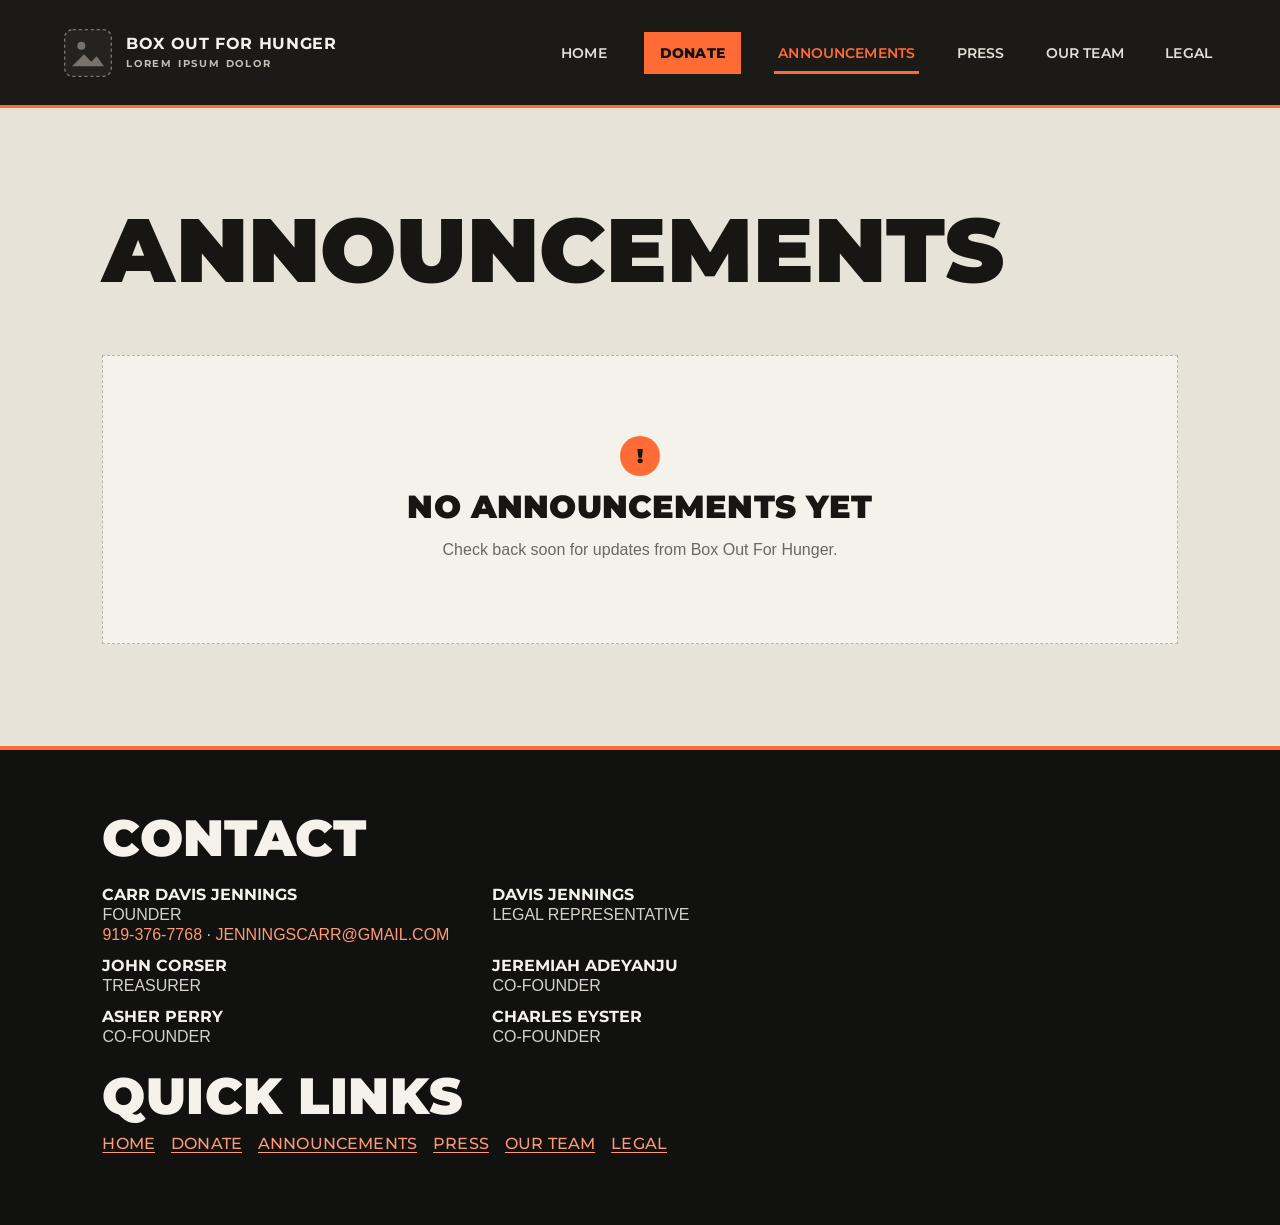
==== announcements/index.html @ 5a035ea9 "aaa" ====
<!doctype html>
<html lang="en">
<head>
  <meta charset="utf-8">
  <meta name="viewport" content="width=device-width, initial-scale=1">
  <link rel="preconnect" href="https://fonts.googleapis.com">
  <link rel="preconnect" href="https://fonts.gstatic.com" crossorigin>
  <link href="https://fonts.googleapis.com/css2?family=Montserrat:wght@500;600;700;800;900&display=swap" rel="stylesheet">
  <meta name="theme-color" content="#11110f">
  <title>Announcements | Box Out For Hunger</title>
  <style>
    :root{color-scheme:dark;--black:#11110f;--white:#f5f2eb;--orange:#ff6b35;--line:#373632;font-family:'Montserrat',Arial,sans-serif;font-weight:500;letter-spacing:.01em}
    .hero-copy h1,.section-copy h2,.partners h2,.contact h2{font-weight:900}
        *{box-sizing:border-box}body{margin:0;background:var(--black);color:var(--white);text-transform:uppercase}a{color:inherit;text-decoration:none}
    .toolbar{position:sticky;top:0;z-index:10;height:12svh;min-height:5.5rem;padding:0 clamp(1.125rem,5vw,4.5rem);display:flex;align-items:center;justify-content:space-between;border-bottom:.1875rem solid var(--orange);background:#1b1a17}
    .brand{display:flex;align-items:center;gap:.875rem;font-size:1rem;font-weight:700;letter-spacing:.04em;line-height:1.05}.brand-mark{width:3rem;height:3rem;object-fit:contain}.brand-name small{display:block;margin-top:.375rem;color:#c3bfb5;font-size:.625rem;letter-spacing:.18em}
    .nav{display:flex;align-items:center;gap:clamp(1rem,2.6vw,2.375rem)}.nav a{padding:.75rem .25rem;font-size:.875rem;font-weight:600;color:#e5e1d8;transition:color .2s}.nav a:hover,.nav a:focus-visible,.nav a[aria-current="page"]{color:var(--orange)}.nav a[aria-current="page"]{box-shadow:inset 0 -.1875rem var(--orange)}.nav .donate{padding:.75rem 1rem;background:var(--orange);color:var(--black);font-weight:800}.nav .donate:hover,.nav .donate:focus-visible,.nav .donate[aria-current="page"]{background:#ff8357;color:var(--black)}
    .menu-toggle{display:none;width:3.25rem;height:3.25rem;padding:0;align-items:center;justify-content:center;border:.125rem solid #77736a;background:transparent;color:var(--white);cursor:pointer}.menu-toggle svg{width:1.625rem;height:1.625rem}
    @media(max-aspect-ratio:1.2294/1){.toolbar{height:auto;min-height:5.75rem;padding:.75rem 1rem;background:#24221e;gap:.75rem}.brand{gap:.625rem;font-size:1rem;letter-spacing:.025em}.brand-mark{width:3rem;height:3rem}.brand-name small{margin-top:.3125rem;color:#f0ece3;font-size:.625rem;letter-spacing:.12em}.menu-toggle{display:flex;flex:none;width:3.5rem;height:3.5rem;border:.125rem solid #bcb5a8;background:#302d27}.menu-toggle svg{width:1.875rem;height:1.875rem}.nav{display:none;position:absolute;z-index:5;top:100%;left:0;right:0;padding:.75rem 1rem 1rem;background:#24221e;border-bottom:.1875rem solid var(--orange);flex-direction:column;align-items:stretch;gap:.25rem}.nav.open{display:flex}.nav a{padding:1rem .625rem;border-bottom:.0625rem solid #514d45;font-size:1.125rem;line-height:1.3;color:#fff}.nav a[aria-current="page"]{background:#38342d;box-shadow:inset .25rem 0 var(--orange);padding-left:.875rem;color:#fff}.nav .donate,.nav .donate[aria-current="page"]{margin-top:.5rem;padding:1rem;text-align:center;border:0;background:var(--orange);color:#11110f;font-size:1.125rem}}@media(max-width:42.5rem){.toolbar{position:sticky;top:0;z-index:10;height:auto;min-height:5.75rem;padding:.75rem 1rem;background:#24221e;gap:.75rem}.brand{gap:.625rem;font-size:1rem;letter-spacing:.025em}.brand-mark{width:3rem;height:3rem}.brand-name small{margin-top:.3125rem;color:#f0ece3;font-size:.625rem;letter-spacing:.12em}.menu-toggle{display:flex;flex:none;width:3.5rem;height:3.5rem;border:.125rem solid #bcb5a8;background:#302d27}.menu-toggle svg{width:1.875rem;height:1.875rem}.nav{display:none;position:absolute;z-index:5;top:100%;left:0;right:0;padding:.75rem 1rem 1rem;background:#24221e;border-bottom:.1875rem solid var(--orange);flex-direction:column;align-items:stretch;gap:.25rem}.nav.open{display:flex}.nav a{padding:1rem .625rem;border-bottom:.0625rem solid #514d45;font-size:1.125rem;line-height:1.3;color:#fff}.nav a[aria-current="page"]{background:#38342d;box-shadow:inset .25rem 0 var(--orange);padding-left:.875rem;color:#fff}.nav .donate,.nav .donate[aria-current="page"]{margin-top:.5rem;padding:1rem;text-align:center;border:0;background:var(--orange);color:#11110f;font-size:1.125rem}}
    .hero{min-height:100svh;display:flex;align-items:center;padding:clamp(2rem,7vw,7rem);background:linear-gradient(90deg,rgba(14,14,13,.68),rgba(14,14,13,.18)),url('../hero-placeholder.svg') center/cover no-repeat}.hero-lockup{display:flex;align-items:center;gap:clamp(1.5rem,5vw,5rem);max-width:75rem;margin:auto}.hero-logo{width:clamp(8rem,22vw,19rem);aspect-ratio:1;object-fit:contain;flex:none}.hero-copy{max-width:48rem;color:#fff;text-transform:uppercase}.hero-copy h1{margin:0 0 1rem;font-size:clamp(3rem,8vw,7.5rem);line-height:.88;letter-spacing:.025em;text-shadow:0 .125rem 1rem #000}.hero-copy p{margin:0;font-size:clamp(1.25rem,2.5vw,2rem);font-weight:700;line-height:1.2;letter-spacing:.08em;text-shadow:0 .125rem .75rem #000}
    .content-section{padding:clamp(3rem,8vw,7rem) clamp(1.25rem,8vw,8rem)}.about-section{background:#e8e3d8;color:#171613}.why-section{background:#25231f;color:#f5f2eb}.section-inner{max-width:75rem;margin:auto;display:grid;grid-template-columns:1fr 1fr;align-items:center;gap:clamp(2rem,7vw,6rem)}.section-inner.reverse .section-copy{order:1}.section-inner.reverse .section-image{order:2}.section-copy h2{margin:0 0 1.25rem;font-size:clamp(2.5rem,5vw,4.75rem);line-height:.95;text-transform:uppercase}.section-copy p{max-width:38rem;margin:0;font-family:Arial,sans-serif;font-size:clamp(1rem,1.5vw,1.25rem);line-height:1.7;letter-spacing:0}.section-image{width:100%;aspect-ratio:4/3;object-fit:cover;border:.1875rem solid var(--orange)}
    .partners{overflow:hidden;padding:clamp(3rem,6vw,5rem) 0;background:#d65b32;color:#171613}.partners h2{text-align:center;margin:0 1rem 2.5rem;font-size:clamp(2.5rem,5vw,4rem);text-transform:uppercase}.partner-track{display:flex;width:max-content;gap:1.5rem;animation:partner-drift 48s linear infinite}.partner-track:hover{animation-play-state:paused}.partner-card{width:clamp(12rem,21vw,20rem);height:clamp(9rem,16vw,15rem);object-fit:cover;border:.1875rem solid #171613}.partner-track-wrap{display:flex;overflow:hidden}.partner-track-group{display:flex;gap:1.5rem;padding-right:1.5rem}.partner-card{flex:none}@keyframes partner-drift{to{transform:translateX(-50%)}}@media(prefers-reduced-motion:reduce){.partner-track{animation:none}}
    .contact{padding:3.5rem clamp(1.25rem,8vw,8rem);background:#11110f;color:#f5f2eb;border-top:.25rem solid var(--orange)}.contact-inner{max-width:75rem;margin:auto;display:flex;justify-content:space-between;align-items:flex-end;gap:2rem}.contact h2{margin:0 0 1rem;font-size:clamp(2rem,4vw,3.5rem);text-transform:uppercase}.contact p{margin:.35rem 0;font-family:Arial,sans-serif;letter-spacing:0;color:#d5d2ca}.contact a{color:#ff9a75}.contact-roles{display:grid;gap:.75rem;list-style:none;margin:0;padding:0}.contact-roles li{display:grid;align-self:start;gap:.125rem;font-family:Arial,sans-serif;letter-spacing:0}.contact-roles strong{font-family:Montserrat,Arial,sans-serif;font-weight:700}.contact-roles span{color:#d5d2ca}.contact-quicklinks-title{margin:1.5rem 0 .75rem;font-size:clamp(2rem,4vw,3.5rem);letter-spacing:.01em;text-transform:uppercase;font-weight:900;line-height:1}.contact-quicklinks{display:flex;flex-wrap:wrap;gap:.5rem 1rem;margin-bottom:1rem}.contact-quicklinks a{text-decoration:underline;text-underline-offset:.2em}@media(min-width:42.5625rem){.contact-inner>div{flex:1}.contact-roles{grid-template-columns:repeat(2,minmax(0,1fr));max-width:48rem}}
    @media(max-width:42.5rem){.hero{min-height:calc(100svh - 5.75rem);padding:1.5rem 1rem}.hero-lockup{gap:.75rem;text-align:left}.hero-logo{width:clamp(4rem,20vw,6rem)}.hero-copy{min-width:0}.hero-copy h1{font-size:clamp(2rem,9vw,3rem)}.hero-copy p{font-size:clamp(.875rem,3.7vw,1.125rem)}.section-inner{grid-template-columns:1fr;gap:1.5rem}.section-inner.reverse .section-copy,.section-inner.reverse .section-image{order:initial}.section-copy h2{font-size:2.75rem}.section-image{aspect-ratio:4/3}.partner-card{width:12rem;height:9rem}.contact-inner{align-items:flex-start;flex-direction:column}}
    .announcements{padding:clamp(3.5rem,8vw,7rem) clamp(1.25rem,8vw,8rem);background:#e8e3d8;color:#171613}.announcements-inner{max-width:75rem;margin:auto}.announcements-heading{display:flex;justify-content:space-between;align-items:end;gap:2rem;margin-bottom:clamp(2rem,5vw,4rem)}.announcements-heading h1{max-width:48rem;margin:0;font-size:clamp(2.75rem,7vw,6rem);font-weight:900;line-height:.9}.announcements-heading p{max-width:25rem;margin:0;font-family:Arial,sans-serif;font-size:1rem;line-height:1.6;letter-spacing:0;text-transform:none}.announcement-list{display:grid;gap:1.25rem}.announcement{position:relative;display:grid;grid-template-columns:minmax(15rem,.82fr) 1.18fr;overflow:hidden;background:#f5f2eb;border:1px solid #d1c9bb;box-shadow:0 .5rem 1.5rem #17161312;transition:transform .2s,box-shadow .2s}.announcement:hover{transform:translateY(-.2rem);box-shadow:0 .9rem 2rem #17161320}.announcement-media{min-height:18rem;background:#292721;overflow:hidden}.announcement-media img{display:block;width:100%;height:100%;min-height:18rem;object-fit:cover}.announcement-placeholder{display:grid;place-items:center;min-height:18rem;padding:2rem;background:linear-gradient(140deg,#35322b,#181714);color:#ffb093;text-align:center;font-size:.8rem;font-weight:800;letter-spacing:.16em}.announcement-body{display:flex;flex-direction:column;align-items:flex-start;padding:clamp(1.5rem,4vw,3rem)}.announcement-meta{display:flex;flex-wrap:wrap;gap:.5rem 1rem;align-items:center;margin-bottom:1rem;color:#6d675d;font-size:.72rem;font-weight:800;letter-spacing:.12em}.announcement-meta time{color:#b34828}.announcement-body h2{margin:0 0 1rem;font-size:clamp(1.6rem,3vw,2.5rem);font-weight:900;line-height:1.02}.announcement-summary,.announcement-details{max-width:44rem;margin:0;color:#49453f;font-family:Arial,sans-serif;font-size:1.05rem;line-height:1.7;letter-spacing:0;text-transform:none}.announcement-details{display:none;margin-top:.75rem}.announcement[aria-expanded="true"] .announcement-details{display:block}.announcement-toggle{display:inline-flex;align-items:center;gap:.65rem;margin-top:auto;padding:1rem 0 0;border:0;background:none;color:#b34828;font:800 .8rem Montserrat,Arial,sans-serif;letter-spacing:.1em;text-transform:uppercase;cursor:pointer}.announcement-toggle::after{content:'+';display:grid;place-items:center;width:1.6rem;height:1.6rem;border:1px solid currentColor;font-size:1rem;transition:transform .2s}.announcement[aria-expanded="true"] .announcement-toggle::after{content:'−'}.announcement-toggle:focus-visible{outline:3px solid #171613;outline-offset:4px}.announcement-list-note{margin:2rem 0 0;color:#6d675d;font:italic .95rem Arial,sans-serif;letter-spacing:0;text-transform:none}.announcement-empty{display:grid;justify-items:center;gap:.7rem;padding:clamp(2.5rem,7vw,5rem) 1.5rem;border:1px dashed #bcb3a3;background:#f5f2eb;text-align:center}.announcement-empty-mark{display:grid;place-items:center;width:2.5rem;height:2.5rem;border-radius:50%;background:#ff6b35;color:#171613;font-weight:900;font-size:1.25rem}.announcement-empty h2{margin:0;font-size:clamp(1.5rem,3vw,2rem);font-weight:900}.announcement-empty p{margin:0;color:#6d675d;font:1rem/1.6 Arial,sans-serif;letter-spacing:0;text-transform:none}@media(max-width:48rem){.announcements-heading{align-items:flex-start;flex-direction:column}.announcements-heading h1{font-size:clamp(1.5rem,8vw,4rem);white-space:nowrap}.announcement{grid-template-columns:1fr}.announcement-media,.announcement-media img,.announcement-placeholder{min-height:14rem;max-height:20rem}.announcement-body{min-height:16rem}.announcement-toggle{margin-top:1.5rem}}
  </style>
</head>
<body>
  <header class="toolbar">
    <a class="brand" href="../" aria-label="Box Out For Hunger home"><img class="brand-mark" src="../placeholder.svg" alt=""><span class="brand-name">BOX OUT FOR HUNGER<small>LOREM IPSUM DOLOR</small></span></a>
    <nav class="nav" id="site-nav" aria-label="Main navigation">
      <a href="../">Home</a>
      <a class="donate" href="../donate/">Donate</a>
      <a href="../announcements/" aria-current="page">Announcements</a>
      <a href="../press/">Press</a>
      <a href="../team/">Our Team</a>
      <a href="../legal/">Legal</a>
    </nav>
    <button class="menu-toggle" type="button" aria-label="Open navigation menu" aria-expanded="false" aria-controls="site-nav">
      <svg viewBox="0 0 24 24" fill="none" aria-hidden="true"><path d="M4 7h16M4 12h16M4 17h16" stroke="currentColor" stroke-width="1.8"/></svg>
    </button>
  </header>
  <main>
    <section class="announcements" aria-labelledby="page-title">
      <div class="announcements-inner">
        <div class="announcements-heading"><h1 id="page-title">Announcements</h1></div>
        <div class="announcement-list" aria-label="Announcements, newest to oldest">
          <!-- Add future announcements here, newest first. Copy an article card and update its date, title, image, alt text, summary, and details. -->
          <!-- To add an image, replace the announcement-placeholder div with an img element and descriptive alt text. -->
          <!-- Placeholder announcement cards. Remove the comment markers around these cards when you're ready to publish them.
          <article class="announcement" aria-expanded="false">
            <div class="announcement-media"><div class="announcement-placeholder" role="img" aria-label="Image placeholder for the latest announcement">Add announcement image</div></div>
            <div class="announcement-body"><div class="announcement-meta"><time datetime="2026-10-01">October 1, 2026</time><span>Community update</span></div><h2>Our next chapter starts here</h2><p class="announcement-summary">This space is ready for your latest updates. Share a milestone, an upcoming event, or a note about the people making this work possible.</p><p class="announcement-details">Add the full announcement here. You can include any relevant details, such as event dates, locations, registration links, partner information, or a thank-you to the community.</p><button class="announcement-toggle" type="button" aria-expanded="false">Read announcement</button></div>
          </article>
          <article class="announcement" aria-expanded="false">
            <div class="announcement-media"><div class="announcement-placeholder" role="img" aria-label="Image placeholder for a community event announcement">Add announcement image</div></div>
            <div class="announcement-body"><div class="announcement-meta"><time datetime="2026-08-15">August 15, 2026</time><span>Events</span></div><h2>Join us for a day of giving back</h2><p class="announcement-summary">Use this card to introduce a volunteer opportunity, community gathering, or upcoming fundraiser.</p><p class="announcement-details">Add the complete event information here, including when and where it takes place, who can attend, and how people can participate.</p><button class="announcement-toggle" type="button" aria-expanded="false">Read announcement</button></div>
          </article>
          <article class="announcement" aria-expanded="false">
            <div class="announcement-media"><div class="announcement-placeholder" role="img" aria-label="Image placeholder for an earlier announcement">Add announcement image</div></div>
            <div class="announcement-body"><div class="announcement-meta"><time datetime="2026-06-02">June 2, 2026</time><span>Our mission</span></div><h2>A community effort making a difference</h2><p class="announcement-summary">Save this spot for a past update, a partner highlight, or a story about the impact of your work.</p><p class="announcement-details">Add supporting information, context, and any relevant links here. Keep older announcements below newer ones as you add to the page.</p><button class="announcement-toggle" type="button" aria-expanded="false">Read announcement</button></div>
          </article>
          Keep the oldest announcement at the bottom of this list. -->
        </div>
        <div class="announcement-empty" role="status"><span class="announcement-empty-mark" aria-hidden="true">!</span><h2>No announcements yet</h2><p>Check back soon for updates from Box Out For Hunger.</p></div>
      </div>
    </section>
  </main>
  <footer class="contact" id="donate">
    <div class="contact-inner"><div><h2>Contact</h2><ul class="contact-roles"><li><strong>Carr Davis Jennings</strong><span>Founder</span><span><a href="tel:+19193767768">919-376-7768</a> · <a href="mailto:jenningscarr@gmail.com">jenningscarr@gmail.com</a></span></li><li><strong>Davis Jennings</strong><span>Legal Representative</span></li><li><strong>John Corser</strong><span>Treasurer</span></li><li><strong>Jeremiah Adeyanju</strong><span>Co-Founder</span></li><li><strong>Asher Perry</strong><span>Co-Founder</span></li><li><strong>Charles Eyster</strong><span>Co-Founder</span></li></ul><h3 class="contact-quicklinks-title">Quick Links</h3><nav class="contact-quicklinks" aria-label="Quick links"><a href="../">Home</a><a href="../donate/">Donate</a><a href="../announcements/">Announcements</a><a href="../press/">Press</a><a href="../team/">Our Team</a><a href="../legal/">Legal</a></nav></div></div>
  </footer>
  <script>
    const menuButton = document.querySelector('.menu-toggle');
    const siteNav = document.querySelector('#site-nav');
    const updateCurrentPage = () => {
      const pagePath = location.pathname.replace(/\/index\.html$/i, '/');
      const selected = pagePath.endsWith('/') ? pagePath.slice(0, -1) || '/' : pagePath;
      siteNav.querySelectorAll('a').forEach(link => {
        const linkPathname = new URL(link.href).pathname;
        const linkPath = linkPathname.endsWith('/') ? linkPathname.slice(0, -1) || '/' : linkPathname;
        if (linkPath === selected) link.setAttribute('aria-current', 'page');
        else link.removeAttribute('aria-current');
      });
    };
    updateCurrentPage();
    window.addEventListener('hashchange', updateCurrentPage);
    menuButton.addEventListener('click', () => {
      const open = menuButton.getAttribute('aria-expanded') !== 'true';
      menuButton.setAttribute('aria-expanded', String(open));
      menuButton.setAttribute('aria-label', open ? 'Close navigation menu' : 'Open navigation menu');
      siteNav.classList.toggle('open', open);
    });
    siteNav.querySelectorAll('a').forEach(link => link.addEventListener('click', () => {
      siteNav.classList.remove('open');
      menuButton.setAttribute('aria-expanded', 'false');
      menuButton.setAttribute('aria-label', 'Open navigation menu');
    }));
    document.querySelectorAll('.announcement-toggle').forEach(button => {
      button.addEventListener('click', () => {
        const article = button.closest('.announcement');
        const expanded = article.getAttribute('aria-expanded') !== 'true';
        article.setAttribute('aria-expanded', String(expanded));
        button.setAttribute('aria-expanded', String(expanded));
        button.textContent = expanded ? 'Close announcement' : 'Read announcement';
      });
    });
  </script>
</body>
</html>
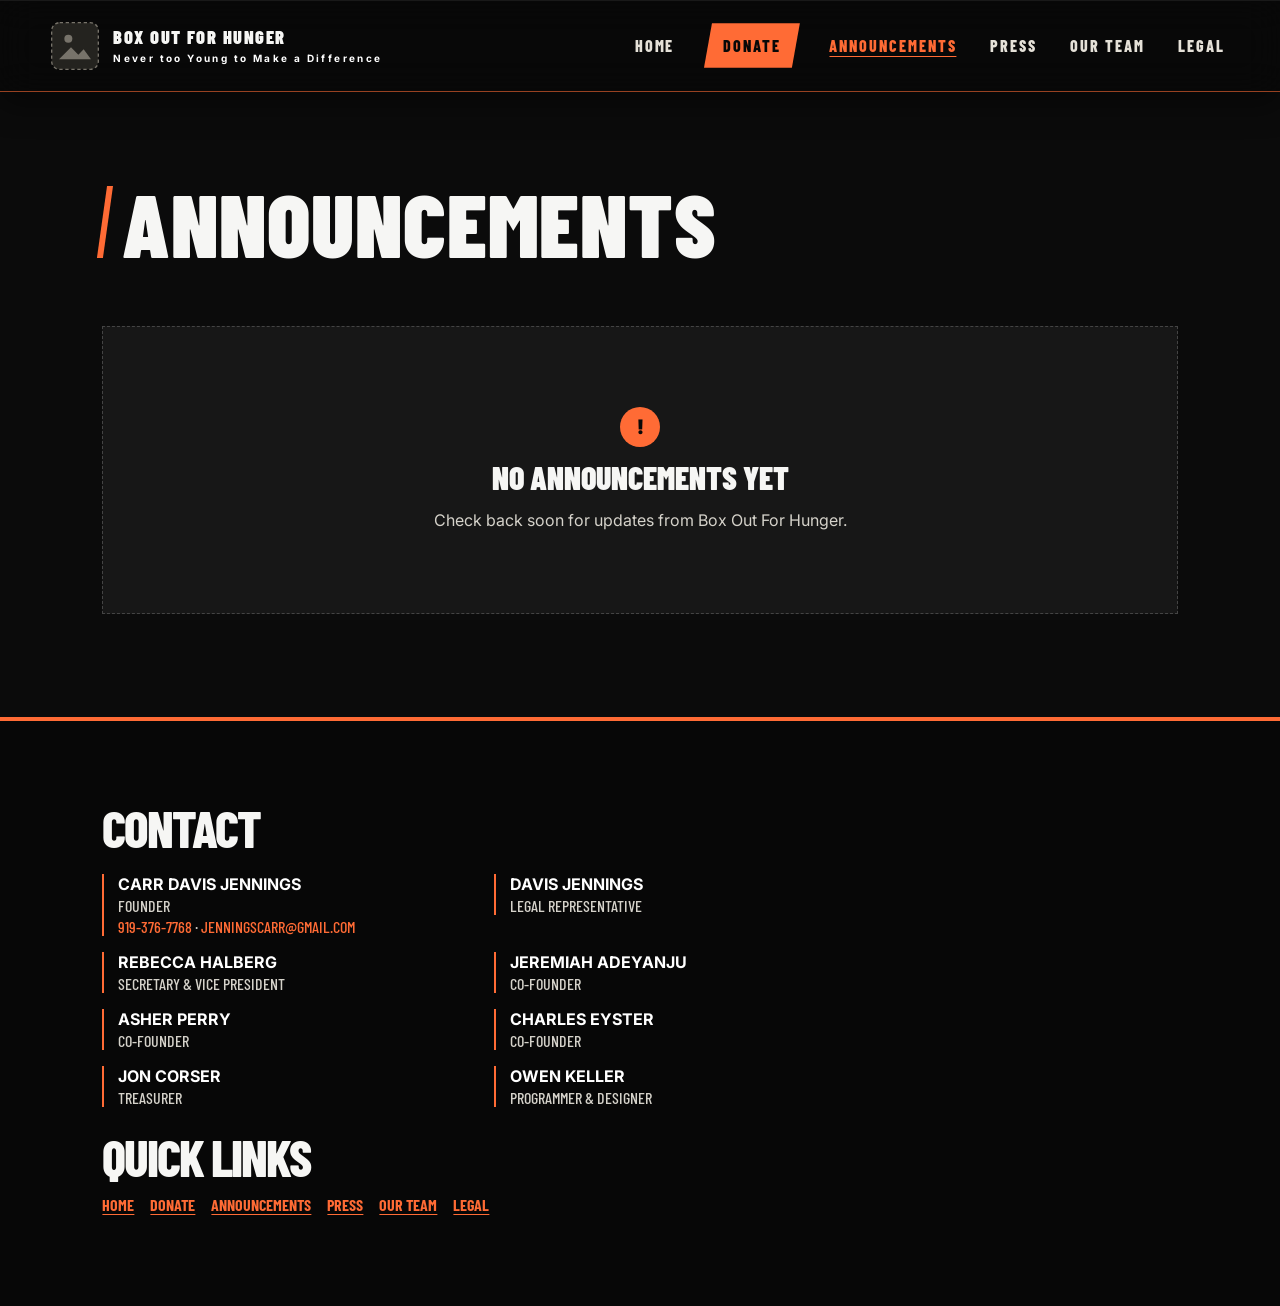
==== commit ae919167: "Restyling" ====
--- a/announcements/index.html
+++ b/announcements/index.html
@@ -6,6 +6,7 @@
   <link rel="preconnect" href="https://fonts.googleapis.com">
   <link rel="preconnect" href="https://fonts.gstatic.com" crossorigin>
   <link href="https://fonts.googleapis.com/css2?family=Montserrat:wght@500;600;700;800;900&display=swap" rel="stylesheet">
+  <link href="https://fonts.googleapis.com/css2?family=Barlow+Condensed:wght@600;700;800;900&family=Inter:wght@400;500;600;700;800&display=swap" rel="stylesheet">
   <meta name="theme-color" content="#11110f">
   <title>Announcements | Box Out For Hunger</title>
   <style>
@@ -23,11 +24,52 @@
     .contact{padding:3.5rem clamp(1.25rem,8vw,8rem);background:#11110f;color:#f5f2eb;border-top:.25rem solid var(--orange)}.contact-inner{max-width:75rem;margin:auto;display:flex;justify-content:space-between;align-items:flex-end;gap:2rem}.contact h2{margin:0 0 1rem;font-size:clamp(2rem,4vw,3.5rem);text-transform:uppercase}.contact p{margin:.35rem 0;font-family:Arial,sans-serif;letter-spacing:0;color:#d5d2ca}.contact a{color:#ff9a75}.contact-roles{display:grid;gap:.75rem;list-style:none;margin:0;padding:0}.contact-roles li{display:grid;align-self:start;gap:.125rem;font-family:Arial,sans-serif;letter-spacing:0}.contact-roles strong{font-family:Montserrat,Arial,sans-serif;font-weight:700}.contact-roles span{color:#d5d2ca}.contact-quicklinks-title{margin:1.5rem 0 .75rem;font-size:clamp(2rem,4vw,3.5rem);letter-spacing:.01em;text-transform:uppercase;font-weight:900;line-height:1}.contact-quicklinks{display:flex;flex-wrap:wrap;gap:.5rem 1rem;margin-bottom:1rem}.contact-quicklinks a{text-decoration:underline;text-underline-offset:.2em}@media(min-width:42.5625rem){.contact-inner>div{flex:1}.contact-roles{grid-template-columns:repeat(2,minmax(0,1fr));max-width:48rem}}
     @media(max-width:42.5rem){.hero{min-height:calc(100svh - 5.75rem);padding:1.5rem 1rem}.hero-lockup{gap:.75rem;text-align:left}.hero-logo{width:clamp(4rem,20vw,6rem)}.hero-copy{min-width:0}.hero-copy h1{font-size:clamp(2rem,9vw,3rem)}.hero-copy p{font-size:clamp(.875rem,3.7vw,1.125rem)}.section-inner{grid-template-columns:1fr;gap:1.5rem}.section-inner.reverse .section-copy,.section-inner.reverse .section-image{order:initial}.section-copy h2{font-size:2.75rem}.section-image{aspect-ratio:4/3}.partner-card{width:12rem;height:9rem}.contact-inner{align-items:flex-start;flex-direction:column}}
     .announcements{padding:clamp(3.5rem,8vw,7rem) clamp(1.25rem,8vw,8rem);background:#e8e3d8;color:#171613}.announcements-inner{max-width:75rem;margin:auto}.announcements-heading{display:flex;justify-content:space-between;align-items:end;gap:2rem;margin-bottom:clamp(2rem,5vw,4rem)}.announcements-heading h1{max-width:48rem;margin:0;font-size:clamp(2.75rem,7vw,6rem);font-weight:900;line-height:.9}.announcements-heading p{max-width:25rem;margin:0;font-family:Arial,sans-serif;font-size:1rem;line-height:1.6;letter-spacing:0;text-transform:none}.announcement-list{display:grid;gap:1.25rem}.announcement{position:relative;display:grid;grid-template-columns:minmax(15rem,.82fr) 1.18fr;overflow:hidden;background:#f5f2eb;border:1px solid #d1c9bb;box-shadow:0 .5rem 1.5rem #17161312;transition:transform .2s,box-shadow .2s}.announcement:hover{transform:translateY(-.2rem);box-shadow:0 .9rem 2rem #17161320}.announcement-media{min-height:18rem;background:#292721;overflow:hidden}.announcement-media img{display:block;width:100%;height:100%;min-height:18rem;object-fit:cover}.announcement-placeholder{display:grid;place-items:center;min-height:18rem;padding:2rem;background:linear-gradient(140deg,#35322b,#181714);color:#ffb093;text-align:center;font-size:.8rem;font-weight:800;letter-spacing:.16em}.announcement-body{display:flex;flex-direction:column;align-items:flex-start;padding:clamp(1.5rem,4vw,3rem)}.announcement-meta{display:flex;flex-wrap:wrap;gap:.5rem 1rem;align-items:center;margin-bottom:1rem;color:#6d675d;font-size:.72rem;font-weight:800;letter-spacing:.12em}.announcement-meta time{color:#b34828}.announcement-body h2{margin:0 0 1rem;font-size:clamp(1.6rem,3vw,2.5rem);font-weight:900;line-height:1.02}.announcement-summary,.announcement-details{max-width:44rem;margin:0;color:#49453f;font-family:Arial,sans-serif;font-size:1.05rem;line-height:1.7;letter-spacing:0;text-transform:none}.announcement-details{display:none;margin-top:.75rem}.announcement[aria-expanded="true"] .announcement-details{display:block}.announcement-toggle{display:inline-flex;align-items:center;gap:.65rem;margin-top:auto;padding:1rem 0 0;border:0;background:none;color:#b34828;font:800 .8rem Montserrat,Arial,sans-serif;letter-spacing:.1em;text-transform:uppercase;cursor:pointer}.announcement-toggle::after{content:'+';display:grid;place-items:center;width:1.6rem;height:1.6rem;border:1px solid currentColor;font-size:1rem;transition:transform .2s}.announcement[aria-expanded="true"] .announcement-toggle::after{content:'−'}.announcement-toggle:focus-visible{outline:3px solid #171613;outline-offset:4px}.announcement-list-note{margin:2rem 0 0;color:#6d675d;font:italic .95rem Arial,sans-serif;letter-spacing:0;text-transform:none}.announcement-empty{display:grid;justify-items:center;gap:.7rem;padding:clamp(2.5rem,7vw,5rem) 1.5rem;border:1px dashed #bcb3a3;background:#f5f2eb;text-align:center}.announcement-empty-mark{display:grid;place-items:center;width:2.5rem;height:2.5rem;border-radius:50%;background:#ff6b35;color:#171613;font-weight:900;font-size:1.25rem}.announcement-empty h2{margin:0;font-size:clamp(1.5rem,3vw,2rem);font-weight:900}.announcement-empty p{margin:0;color:#6d675d;font:1rem/1.6 Arial,sans-serif;letter-spacing:0;text-transform:none}@media(max-width:48rem){.announcements-heading{align-items:flex-start;flex-direction:column}.announcements-heading h1{font-size:clamp(1.5rem,8vw,4rem);white-space:nowrap}.announcement{grid-template-columns:1fr}.announcement-media,.announcement-media img,.announcement-placeholder{min-height:14rem;max-height:20rem}.announcement-body{min-height:16rem}.announcement-toggle{margin-top:1.5rem}}
+      .toolbar{background:rgba(8,8,8,.62);-webkit-backdrop-filter:blur(18px) saturate(145%);backdrop-filter:blur(18px) saturate(145%);border-bottom:1px solid rgba(255,107,53,.58);box-shadow:0 .75rem 2rem #0007,inset 0 1px rgba(255,255,255,.07)}
+    .contact a{transition:color .2s ease,text-decoration-color .2s ease}.contact a:hover,.contact a:focus-visible{color:#fff;text-decoration:underline;text-decoration-color:var(--orange);text-decoration-thickness:.12em;text-underline-offset:.2em}
+    .contact-roles strong{font-family:'Inter',Arial,sans-serif}.contact-roles li>span:first-of-type,.contact-roles li>span:not(:first-of-type),.contact-roles li>span:not(:first-of-type) a{font-family:'Barlow Condensed','Arial Narrow',sans-serif}
+    a,button,[role="button"],summary{cursor:pointer}
+      /* Shared site theme */
+    :root{color-scheme:dark;--black:#080808;--white:#f6f6f4;--orange:#ff6b35;--line:#333;font-family:'Inter',Arial,sans-serif;letter-spacing:0}
+    body{background:#080808;color:var(--white);background-image:linear-gradient(90deg,rgba(255,255,255,.018) 1px,transparent 1px);background-size:5rem 100%}
+    h1,h2,h3,.brand,.nav a,.contact-quicklinks-title{font-family:'Barlow Condensed','Arial Narrow',sans-serif}
+    .nav a:hover,.nav a:focus-visible{text-decoration:underline;text-decoration-color:var(--orange);text-underline-offset:.25em}
+    .announcements,.donate-page,.legal-section,.pressroom,.team-section{background:#0b0b0b;color:var(--white)}
+    .announcement,.lead-story,.press-sidebar,.press-sidebar-title,.legal-card,.give-card,.calendar-card,.team-card{background:#171717;color:var(--white);border-color:#383838}
+    .announcement,.lead-story,.legal-card,.give-card,.calendar-card,.team-card{border-top-color:var(--orange)}
+    .announcement:hover{box-shadow:0 .9rem 2rem #0008}
+    .announcement-body h2,.story-copy h2,.compact-story h3,.announcement-empty h2,.legal-card h2,.donate-heading h1,.give-card h2,.calendar-card h2,.upcoming-events h3,.team-heading h1,.team-card h2{color:var(--white);font-family:'Barlow Condensed','Arial Narrow',sans-serif}
+    .announcements-heading p,.announcement-summary,.announcement-details,.announcement-list-note,.announcement-empty p,.story-deck,.story-body,.compact-story p,.press-note,.team-heading p,.team-bio,.legal-card p,.legal-contact,.donate-heading p,.give-card p,.calendar-note,.schedule-empty,.event-list span{color:#d5d2ca;font-family:'Inter',Arial,sans-serif}
+    .announcement-meta,.story-meta,.pressroom-date,.announcement-list-note,.press-note{color:#bcb6aa}
+    .announcement-meta time,.pressroom-kicker,.compact-story time,.team-role,.donate-heading .eyebrow,.event-list strong{color:#ff9a75}
+    .announcement-toggle,.story-toggle,.story-source,.legal-card a,.schedule-empty a{color:#ff9a75}
+    .announcement-empty,.schedule-empty{background:#171717;border-color:#444;color:#d5d2ca}
+    .announcement-empty-mark{background:var(--orange);color:#080808}
+    .pressroom-masthead{border-color:var(--orange)}
+    .press-sidebar{border-top-color:var(--orange);border-bottom-color:#383838;scrollbar-color:var(--orange) #171717}
+    .press-sidebar-title{border-bottom-color:#383838}
+    .compact-story{border-color:#383838}
+    .story-meta .category{background:var(--orange);color:#080808}
+    .legal-card a{color:#ff9a75}
+    .team-card{box-shadow:0 .75rem 1.5rem #0006;transition:transform .2s ease,box-shadow .2s ease}
+    .team-card:hover{transform:translateY(-.3rem);box-shadow:0 1rem 2rem #0009}
+    .team-heading p,.team-bio,.announcement-summary,.announcement-details,.story-deck,.story-body,.compact-story p,.legal-card p,.legal-contact,.donate-heading p,.give-card p,.calendar-note,.schedule-empty,.event-list span{line-height:1.7}
+    .give-card{border-top-color:var(--orange)}
+    .venmo-button{background:var(--orange);color:#080808}
+    .venmo-button:hover,.venmo-button:focus-visible{background:#ff8357;color:#080808}
+    .calendar-controls button,.calendar-grid button,.calendar-links a,.calendar-links button{background:#242424;border-color:#555;color:var(--white)}
+    .calendar-grid button[aria-current="date"]{background:var(--orange);color:#080808}
+    .calendar-links a:hover,.calendar-links button:hover,.calendar-links button.copied{border-color:var(--orange);color:var(--orange)}
+    .calendar-links button.copied{background:var(--orange);color:#080808}
+      :root{--toolbar-height:max(12svh,5.5rem)}
+    main{margin-top:calc(0rem - var(--toolbar-height))}
+    main>.announcements,main>.donate-page,main>.legal-section,main>.pressroom,main>.team-section{padding-top:calc(var(--toolbar-height) + clamp(3rem,7vw,6rem))}
+    @media(max-aspect-ratio:1.2294/1),(max-width:42.5rem){:root{--toolbar-height:5.75rem}}
   </style>
+  <link rel="stylesheet" href="../site-theme.css">
 </head>
 <body>
   <header class="toolbar">
-    <a class="brand" href="../" aria-label="Box Out For Hunger home"><img class="brand-mark" src="../placeholder.svg" alt=""><span class="brand-name">BOX OUT FOR HUNGER<small>LOREM IPSUM DOLOR</small></span></a>
+    <a class="brand" href="../" aria-label="Box Out For Hunger home"><img class="brand-mark" src="../placeholder.svg" alt=""><span class="brand-name">BOX OUT FOR HUNGER<small>Never too Young to Make a Difference</small></span></a>
     <nav class="nav" id="site-nav" aria-label="Main navigation">
       <a href="../">Home</a>
       <a class="donate" href="../donate/">Donate</a>
@@ -67,7 +109,7 @@
     </section>
   </main>
   <footer class="contact" id="donate">
-    <div class="contact-inner"><div><h2>Contact</h2><ul class="contact-roles"><li><strong>Carr Davis Jennings</strong><span>Founder</span><span><a href="tel:+19193767768">919-376-7768</a> · <a href="mailto:jenningscarr@gmail.com">jenningscarr@gmail.com</a></span></li><li><strong>Davis Jennings</strong><span>Legal Representative</span></li><li><strong>John Corser</strong><span>Treasurer</span></li><li><strong>Jeremiah Adeyanju</strong><span>Co-Founder</span></li><li><strong>Asher Perry</strong><span>Co-Founder</span></li><li><strong>Charles Eyster</strong><span>Co-Founder</span></li></ul><h3 class="contact-quicklinks-title">Quick Links</h3><nav class="contact-quicklinks" aria-label="Quick links"><a href="../">Home</a><a href="../donate/">Donate</a><a href="../announcements/">Announcements</a><a href="../press/">Press</a><a href="../team/">Our Team</a><a href="../legal/">Legal</a></nav></div></div>
+    <div class="contact-inner"><div><h2>Contact</h2><ul class="contact-roles"><li><strong>Carr Davis Jennings</strong><span>Founder</span><span><a href="tel:+19193767768">919-376-7768</a> · <a href="mailto:jenningscarr@gmail.com">jenningscarr@gmail.com</a></span></li><li><strong>Davis Jennings</strong><span>Legal Representative</span></li><li><strong>Rebecca Halberg</strong><span>Secretary &amp; Vice President</span></li><li><strong>Jeremiah Adeyanju</strong><span>Co-Founder</span></li><li><strong>Asher Perry</strong><span>Co-Founder</span></li><li><strong>Charles Eyster</strong><span>Co-Founder</span></li><li><strong>Jon Corser</strong><span>Treasurer</span></li><li><strong>Owen Keller</strong><span>Programmer &amp; Designer</span></li></ul><h3 class="contact-quicklinks-title">Quick Links</h3><nav class="contact-quicklinks" aria-label="Quick links"><a href="../">Home</a><a href="../donate/">Donate</a><a href="../announcements/" aria-current="page">Announcements</a><a href="../press/">Press</a><a href="../team/">Our Team</a><a href="../legal/">Legal</a></nav></div></div>
   </footer>
   <script>
     const menuButton = document.querySelector('.menu-toggle');
--- a/site-theme.css
+++ b/site-theme.css
@@ -0,0 +1,361 @@
+:root {
+  --toolbar-height: 5.75rem;
+  --orange: #ff6b35;
+}
+
+.toolbar {
+  position: sticky;
+  top: 0;
+  z-index: 20;
+  display: flex;
+  align-items: center;
+  justify-content: space-between;
+  gap: 1rem;
+  width: 100%;
+  height: var(--toolbar-height);
+  min-height: var(--toolbar-height);
+  padding: 0 clamp(1rem, 4vw, 4rem);
+  border-bottom: 1px solid rgba(255, 107, 53, .58);
+  background: rgba(8, 8, 8, .72);
+  -webkit-backdrop-filter: blur(18px) saturate(145%);
+  backdrop-filter: blur(18px) saturate(145%);
+  box-shadow: 0 .75rem 2rem #0007, inset 0 1px rgba(255, 255, 255, .07);
+}
+
+.toolbar .brand {
+  display: flex;
+  align-items: center;
+  gap: .875rem;
+  flex: 0 0 auto;
+  color: #f6f6f4;
+  font-family: 'Barlow Condensed', 'Arial Narrow', sans-serif;
+  font-size: 1.15rem;
+  font-weight: 900;
+  letter-spacing: .08em;
+  line-height: 1.05;
+}
+
+.toolbar .brand-mark {
+  width: 3rem;
+  height: 3rem;
+  flex: none;
+  object-fit: contain;
+  filter: none;
+}
+
+.toolbar .brand-name small {
+  display: block;
+  margin-top: .375rem;
+  color: #fff;
+  font-family: 'Inter', Arial, sans-serif;
+  font-size: .625rem;
+  font-weight: 700;
+  letter-spacing: .24em;
+  text-transform: none;
+}
+
+.toolbar .nav {
+  display: flex;
+  align-items: center;
+  gap: clamp(.75rem, 2vw, 2rem);
+}
+
+.toolbar .nav a {
+  padding: .75rem .25rem;
+  color: #e5e1d8;
+  font-family: 'Barlow Condensed', 'Arial Narrow', sans-serif;
+  font-size: 1rem;
+  font-weight: 800;
+  letter-spacing: .12em;
+  text-decoration: none;
+  text-transform: uppercase;
+  transition: color .2s ease, background-color .2s ease;
+}
+
+.toolbar .nav a:hover,
+.toolbar .nav a:focus-visible {
+  color: var(--orange);
+  text-decoration: none;
+}
+
+.toolbar .nav a[aria-current="page"] {
+  color: var(--orange);
+  box-shadow: none;
+  text-decoration: underline;
+  text-decoration-color: var(--orange);
+  text-underline-offset: .25em;
+}
+
+.toolbar .nav .donate,
+.toolbar .nav .donate[aria-current="page"] {
+  padding: .8rem 1.2rem;
+  background: var(--orange);
+  color: #080808;
+  clip-path: polygon(.5rem 0, 100% 0, calc(100% - .5rem) 100%, 0 100%);
+  letter-spacing: .12em;
+  box-shadow: none;
+}
+
+.toolbar .nav .donate:hover,
+.toolbar .nav .donate:focus-visible {
+  background: #ff8357;
+  color: #080808;
+}
+
+.toolbar .menu-toggle {
+  display: none;
+  width: 3.5rem;
+  height: 3.5rem;
+  flex: none;
+  align-items: center;
+  justify-content: center;
+  padding: 0;
+  border: .125rem solid #bcb5a8;
+  background: rgba(48, 45, 39, .8);
+  color: #f6f6f4;
+  cursor: pointer;
+}
+
+.toolbar .menu-toggle svg {
+  width: 1.875rem;
+  height: 1.875rem;
+}
+
+.contact {
+  padding: clamp(3rem, 6vw, 5rem) clamp(1.25rem, 8vw, 8rem);
+  border-top: .3rem solid var(--orange);
+  background: #070707;
+  color: #f6f6f4;
+}
+
+.contact-inner {
+  display: flex;
+  max-width: 82rem;
+  align-items: flex-end;
+  justify-content: space-between;
+  gap: 2rem;
+  margin: auto;
+}
+
+.contact h2,
+.contact-quicklinks-title {
+  margin: 0 0 1rem;
+  color: #f6f6f4;
+  font-family: 'Barlow Condensed', 'Arial Narrow', sans-serif;
+  font-size: clamp(2rem, 4vw, 3.5rem);
+  font-weight: 800;
+  letter-spacing: -.04em;
+  text-transform: uppercase;
+}
+
+.contact p {
+  margin: .35rem 0;
+  color: #d5d2ca;
+  font-family: 'Inter', Arial, sans-serif;
+  letter-spacing: 0;
+}
+
+.contact-roles {
+  display: grid;
+  max-width: 48rem;
+  gap: 1rem;
+  margin: 0;
+  padding: 0;
+  list-style: none;
+}
+
+.contact-roles li {
+  display: grid;
+  align-self: start;
+  gap: .125rem;
+  padding-left: .85rem;
+  border-left: 2px solid var(--orange);
+  font-family: 'Inter', Arial, sans-serif;
+  letter-spacing: 0;
+}
+
+.contact-roles strong {
+  color: #fff;
+  font-family: 'Inter', Arial, sans-serif;
+  font-weight: 700;
+}
+
+.contact-roles li > span:first-of-type,
+.contact-roles li > span:not(:first-of-type) {
+  color: #d5d2ca;
+  font-family: 'Barlow Condensed', 'Arial Narrow', sans-serif;
+}
+
+.contact-roles a {
+  color: var(--orange);
+  font-family: 'Barlow Condensed', 'Arial Narrow', sans-serif;
+}
+
+.contact-quicklinks-title {
+  margin: 1.5rem 0 .75rem;
+  line-height: 1;
+}
+
+.contact-quicklinks {
+  display: flex;
+  flex-wrap: wrap;
+  gap: .5rem 1rem;
+  margin-bottom: 1rem;
+}
+
+.contact a {
+  color: var(--orange);
+  transition: color .2s ease, text-decoration-color .2s ease;
+}
+
+.contact-quicklinks a {
+  font-family: 'Barlow Condensed', 'Arial Narrow', sans-serif;
+  font-weight: 700;
+  text-decoration: underline;
+  text-underline-offset: .2em;
+}
+
+.contact a:hover,
+.contact a:focus-visible {
+  color: #fff;
+  text-decoration: underline;
+  text-decoration-color: var(--orange);
+  text-decoration-thickness: .12em;
+  text-underline-offset: .2em;
+}
+
+.contact a,
+.toolbar a,
+.toolbar button,
+[role="button"],
+summary {
+  cursor: pointer;
+}
+
+@media (min-width: 42.5625rem) {
+  .contact-inner > div {
+    flex: 1;
+  }
+
+  .contact-roles {
+    grid-template-columns: repeat(2, minmax(0, 1fr));
+  }
+}
+
+main h1#page-title,
+main h1#hero-title {
+  position: relative;
+  padding-left: 1.25rem;
+  letter-spacing: .01em;
+}
+
+main h1#page-title::before,
+main h1#hero-title::before {
+  position: absolute;
+  top: .05em;
+  bottom: .05em;
+  left: 0;
+  width: .35rem;
+  background: var(--orange);
+  content: "";
+  transform: skew(-8deg);
+}
+
+main h1#hero-title {
+  letter-spacing: -.015em;
+}
+
+.donate-page .give-card {
+  border-top-color: #008cff;
+  background: #008cff;
+  color: #fff;
+}
+
+.donate-page .give-card h2,
+.donate-page .give-card p {
+  color: #fff;
+}
+
+.donate-page .venmo-button {
+  background: #fff;
+  color: #008cff;
+}
+
+.donate-page .venmo-button:hover,
+.donate-page .venmo-button:focus-visible {
+  background: #e8f5ff;
+  color: #0068c9;
+}
+
+@media (max-width: 42.5rem), (max-aspect-ratio: 1.2294/1) {
+  .toolbar {
+    padding: .625rem .875rem;
+  }
+
+  .toolbar .brand {
+    gap: .625rem;
+    font-size: .9rem;
+    letter-spacing: .025em;
+  }
+
+  .toolbar .brand-name small {
+    margin-top: .3125rem;
+    letter-spacing: .12em;
+  }
+
+  .toolbar .menu-toggle {
+    display: flex;
+  }
+
+  .toolbar .nav {
+    position: absolute;
+    z-index: 25;
+    top: 100%;
+    right: 0;
+    left: 0;
+    display: none;
+    align-items: stretch;
+    flex-direction: column;
+    gap: .25rem;
+    padding: .75rem 1rem 1rem;
+    border-bottom: .1875rem solid var(--orange);
+    background: rgba(20, 20, 20, .96);
+    -webkit-backdrop-filter: blur(18px) saturate(145%);
+    backdrop-filter: blur(18px) saturate(145%);
+  }
+
+  .toolbar .nav.open {
+    display: flex;
+  }
+
+  .toolbar .nav a {
+    padding: 1rem .625rem;
+    border-bottom: 1px solid #514d45;
+    color: #fff;
+    font-size: 1.125rem;
+    line-height: 1.3;
+  }
+
+  .toolbar .nav a[aria-current="page"] {
+    padding-left: .875rem;
+    background: #38342d;
+    color: var(--orange);
+    box-shadow: none;
+    text-decoration: none;
+  }
+
+  .toolbar .nav .donate,
+  .toolbar .nav .donate[aria-current="page"] {
+    margin-top: .5rem;
+    padding: 1rem;
+    border: 0;
+    background: var(--orange);
+    color: #080808;
+    text-align: center;
+  }
+
+  .contact-inner {
+    align-items: flex-start;
+    flex-direction: column;
+  }
+}
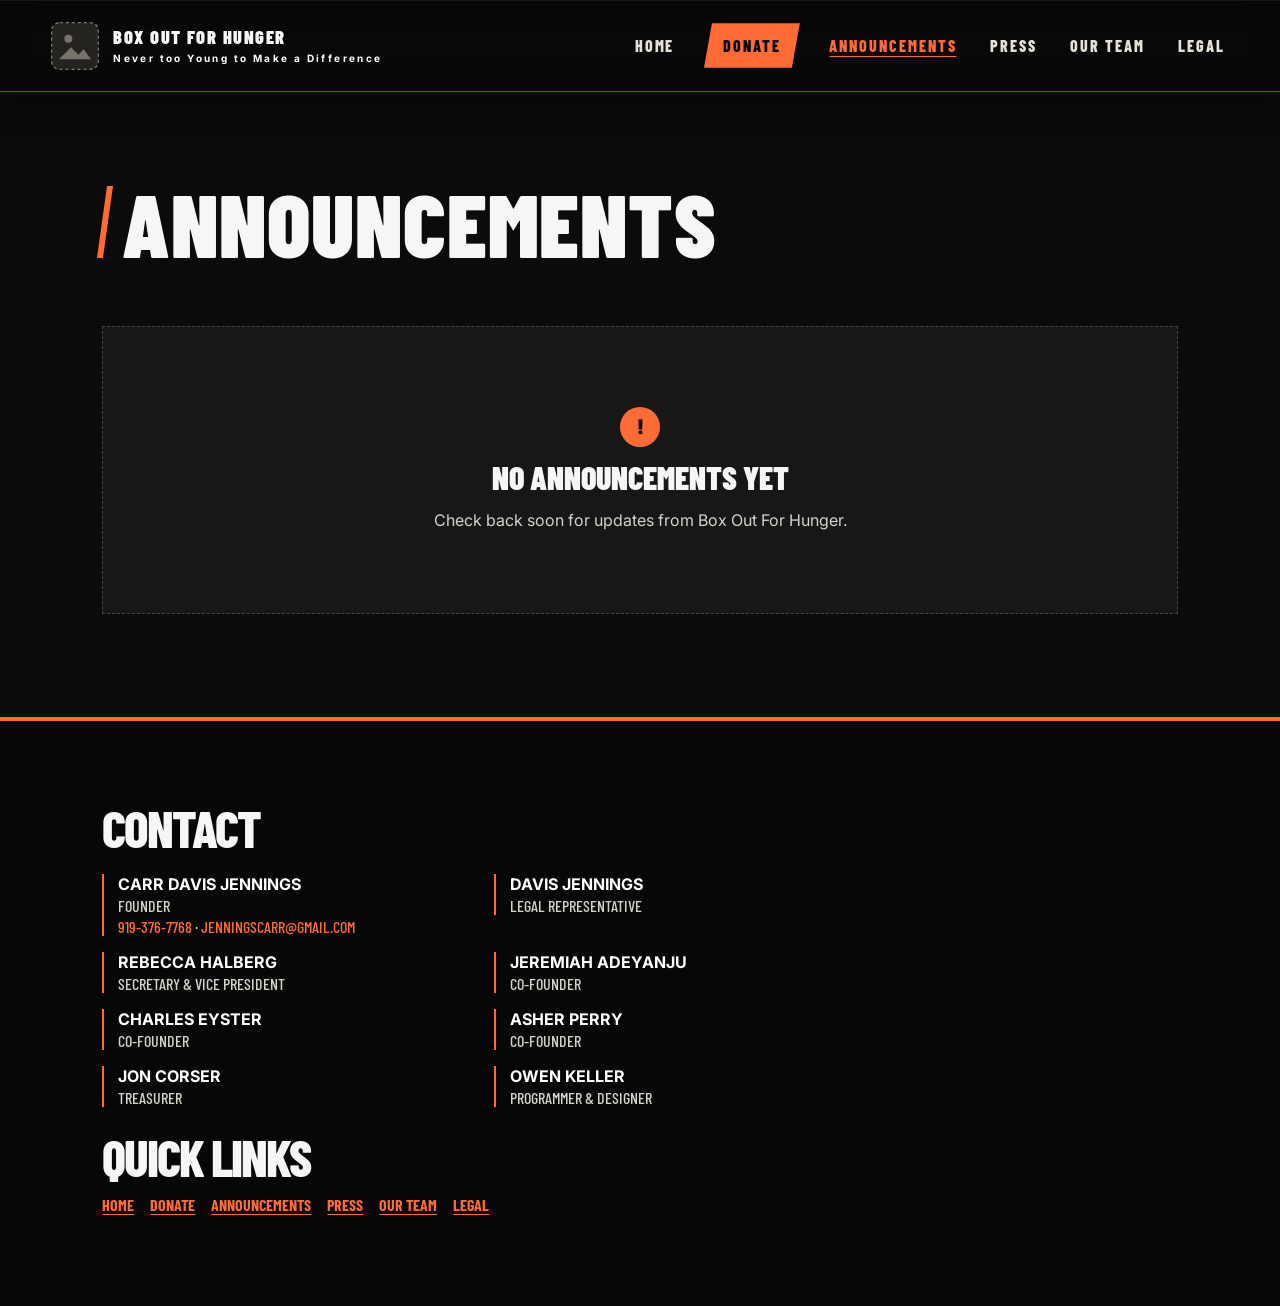
==== commit 6475ab70: "restyle" ====
--- a/announcements/index.html
+++ b/announcements/index.html
@@ -109,7 +109,7 @@
     </section>
   </main>
   <footer class="contact" id="donate">
-    <div class="contact-inner"><div><h2>Contact</h2><ul class="contact-roles"><li><strong>Carr Davis Jennings</strong><span>Founder</span><span><a href="tel:+19193767768">919-376-7768</a> · <a href="mailto:jenningscarr@gmail.com">jenningscarr@gmail.com</a></span></li><li><strong>Davis Jennings</strong><span>Legal Representative</span></li><li><strong>Rebecca Halberg</strong><span>Secretary &amp; Vice President</span></li><li><strong>Jeremiah Adeyanju</strong><span>Co-Founder</span></li><li><strong>Asher Perry</strong><span>Co-Founder</span></li><li><strong>Charles Eyster</strong><span>Co-Founder</span></li><li><strong>Jon Corser</strong><span>Treasurer</span></li><li><strong>Owen Keller</strong><span>Programmer &amp; Designer</span></li></ul><h3 class="contact-quicklinks-title">Quick Links</h3><nav class="contact-quicklinks" aria-label="Quick links"><a href="../">Home</a><a href="../donate/">Donate</a><a href="../announcements/" aria-current="page">Announcements</a><a href="../press/">Press</a><a href="../team/">Our Team</a><a href="../legal/">Legal</a></nav></div></div>
+    <div class="contact-inner"><div><h2>Contact</h2><ul class="contact-roles"><li><strong>Carr Davis Jennings</strong><span>Founder</span><span><a href="tel:+19193767768">919-376-7768</a> · <a href="mailto:jenningscarr@gmail.com">jenningscarr@gmail.com</a></span></li><li><strong>Davis Jennings</strong><span>Legal Representative</span></li><li><strong>Rebecca Halberg</strong><span>Secretary &amp; Vice President</span></li><li><strong>Jeremiah Adeyanju</strong><span>Co-Founder</span></li><li><strong>Charles Eyster</strong><span>Co-Founder</span></li><li><strong>Asher Perry</strong><span>Co-Founder</span></li><li><strong>Jon Corser</strong><span>Treasurer</span></li><li><strong>Owen Keller</strong><span>Programmer &amp; Designer</span></li></ul><h3 class="contact-quicklinks-title">Quick Links</h3><nav class="contact-quicklinks" aria-label="Quick links"><a href="../">Home</a><a href="../donate/">Donate</a><a href="../announcements/" aria-current="page">Announcements</a><a href="../press/">Press</a><a href="../team/">Our Team</a><a href="../legal/">Legal</a></nav></div></div>
   </footer>
   <script>
     const menuButton = document.querySelector('.menu-toggle');
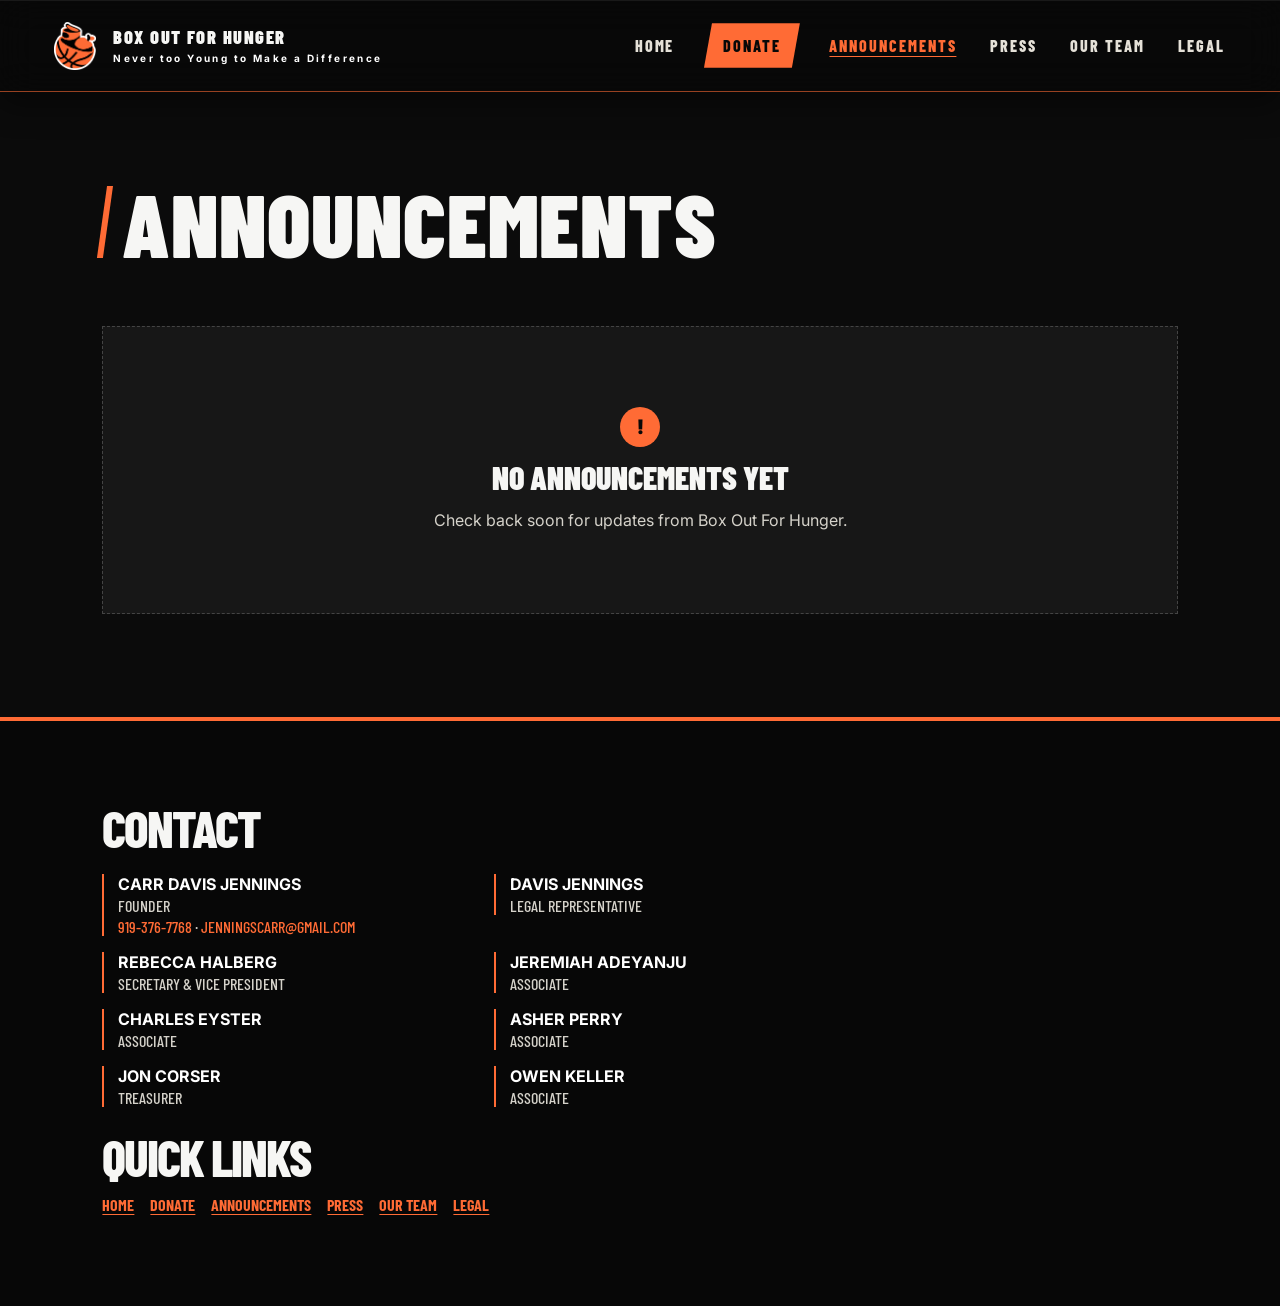
==== commit 378ed9dc: "new changes to homescreen" ====
--- a/announcements/index.html
+++ b/announcements/index.html
@@ -69,7 +69,7 @@
 </head>
 <body>
   <header class="toolbar">
-    <a class="brand" href="../" aria-label="Box Out For Hunger home"><img class="brand-mark" src="../placeholder.svg" alt=""><span class="brand-name">BOX OUT FOR HUNGER<small>Never too Young to Make a Difference</small></span></a>
+    <a class="brand" href="../" aria-label="Box Out For Hunger home"><img class="brand-mark" src="../loogo.png" alt=""><span class="brand-name">BOX OUT FOR HUNGER<small>Never too Young to Make a Difference</small></span></a>
     <nav class="nav" id="site-nav" aria-label="Main navigation">
       <a href="../">Home</a>
       <a class="donate" href="../donate/">Donate</a>
@@ -109,7 +109,7 @@
     </section>
   </main>
   <footer class="contact" id="donate">
-    <div class="contact-inner"><div><h2>Contact</h2><ul class="contact-roles"><li><strong>Carr Davis Jennings</strong><span>Founder</span><span><a href="tel:+19193767768">919-376-7768</a> · <a href="mailto:jenningscarr@gmail.com">jenningscarr@gmail.com</a></span></li><li><strong>Davis Jennings</strong><span>Legal Representative</span></li><li><strong>Rebecca Halberg</strong><span>Secretary &amp; Vice President</span></li><li><strong>Jeremiah Adeyanju</strong><span>Co-Founder</span></li><li><strong>Charles Eyster</strong><span>Co-Founder</span></li><li><strong>Asher Perry</strong><span>Co-Founder</span></li><li><strong>Jon Corser</strong><span>Treasurer</span></li><li><strong>Owen Keller</strong><span>Programmer &amp; Designer</span></li></ul><h3 class="contact-quicklinks-title">Quick Links</h3><nav class="contact-quicklinks" aria-label="Quick links"><a href="../">Home</a><a href="../donate/">Donate</a><a href="../announcements/" aria-current="page">Announcements</a><a href="../press/">Press</a><a href="../team/">Our Team</a><a href="../legal/">Legal</a></nav></div></div>
+    <div class="contact-inner"><div><h2>Contact</h2><ul class="contact-roles"><li><strong>Carr Davis Jennings</strong><span>Founder</span><span><a href="tel:+19193767768">919-376-7768</a> · <a href="mailto:jenningscarr@gmail.com">jenningscarr@gmail.com</a></span></li><li><strong>Davis Jennings</strong><span>Legal Representative</span></li><li><strong>Rebecca Halberg</strong><span>Secretary &amp; Vice President</span></li><li><strong>Jeremiah Adeyanju</strong><span>associate</span></li><li><strong>Charles Eyster</strong><span>associate</span></li><li><strong>Asher Perry</strong><span>associate</span></li><li><strong>Jon Corser</strong><span>Treasurer</span></li><li><strong>Owen Keller</strong><span>associate</span></li></ul><h3 class="contact-quicklinks-title">Quick Links</h3><nav class="contact-quicklinks" aria-label="Quick links"><a href="../">Home</a><a href="../donate/">Donate</a><a href="../announcements/" aria-current="page">Announcements</a><a href="../press/">Press</a><a href="../team/">Our Team</a><a href="../legal/">Legal</a></nav></div></div>
   </footer>
   <script>
     const menuButton = document.querySelector('.menu-toggle');
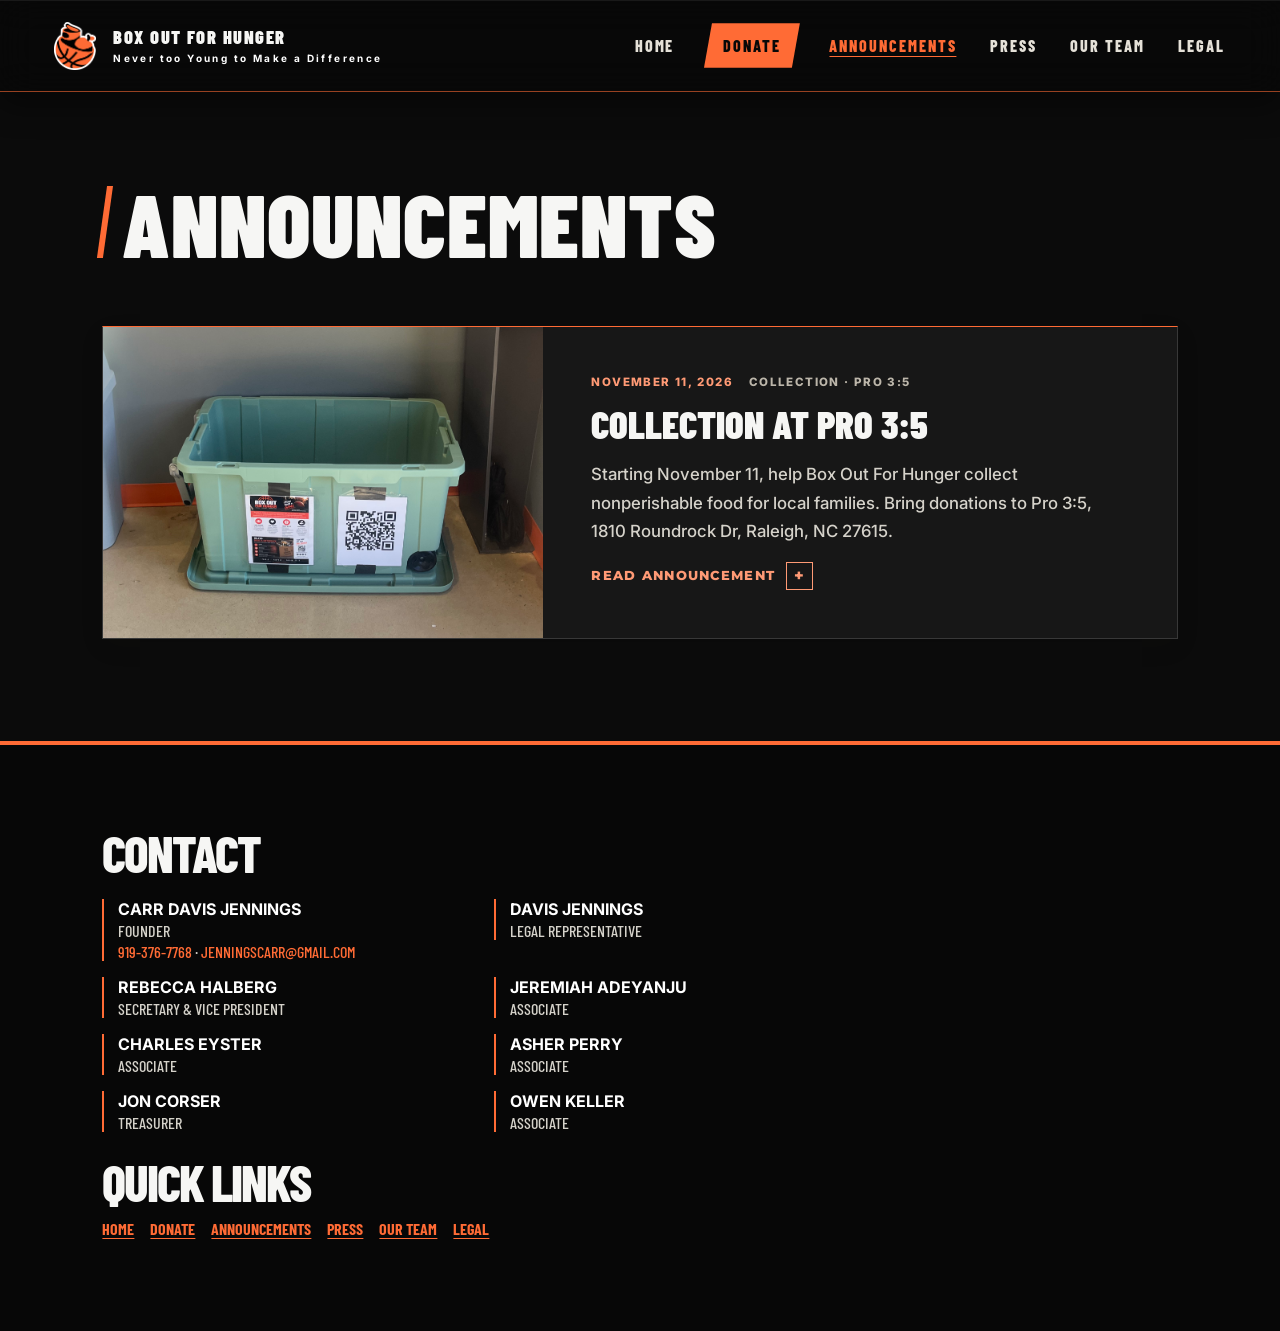
==== commit c88c2290: "a" ====
--- a/announcements/index.html
+++ b/announcements/index.html
@@ -87,6 +87,10 @@
       <div class="announcements-inner">
         <div class="announcements-heading"><h1 id="page-title">Announcements</h1></div>
         <div class="announcement-list" aria-label="Announcements, newest to oldest">
+          <article class="announcement" aria-expanded="false">
+            <div class="announcement-media"><img src="../IMG_8410%20(1).png" alt="Photo from the Box Out For Hunger collection at Pro 3:5" loading="lazy"></div>
+            <div class="announcement-body"><div class="announcement-meta"><time datetime="2026-11-11">November 11, 2026</time><span>Collection · Pro 3:5</span></div><h2>Collection at Pro 3:5</h2><p class="announcement-summary">Starting November 11, help Box Out For Hunger collect nonperishable food for local families. Bring donations to Pro 3:5, 1810 Roundrock Dr, Raleigh, NC 27615.</p><p class="announcement-details">Every donation helps support neighbors facing food insecurity. Thank you for giving back with us.</p><button class="announcement-toggle" type="button" aria-expanded="false">Read announcement</button></div>
+          </article>
           <!-- Add future announcements here, newest first. Copy an article card and update its date, title, image, alt text, summary, and details. -->
           <!-- To add an image, replace the announcement-placeholder div with an img element and descriptive alt text. -->
           <!-- Placeholder announcement cards. Remove the comment markers around these cards when you're ready to publish them.
@@ -104,7 +108,6 @@
           </article>
           Keep the oldest announcement at the bottom of this list. -->
         </div>
-        <div class="announcement-empty" role="status"><span class="announcement-empty-mark" aria-hidden="true">!</span><h2>No announcements yet</h2><p>Check back soon for updates from Box Out For Hunger.</p></div>
       </div>
     </section>
   </main>
